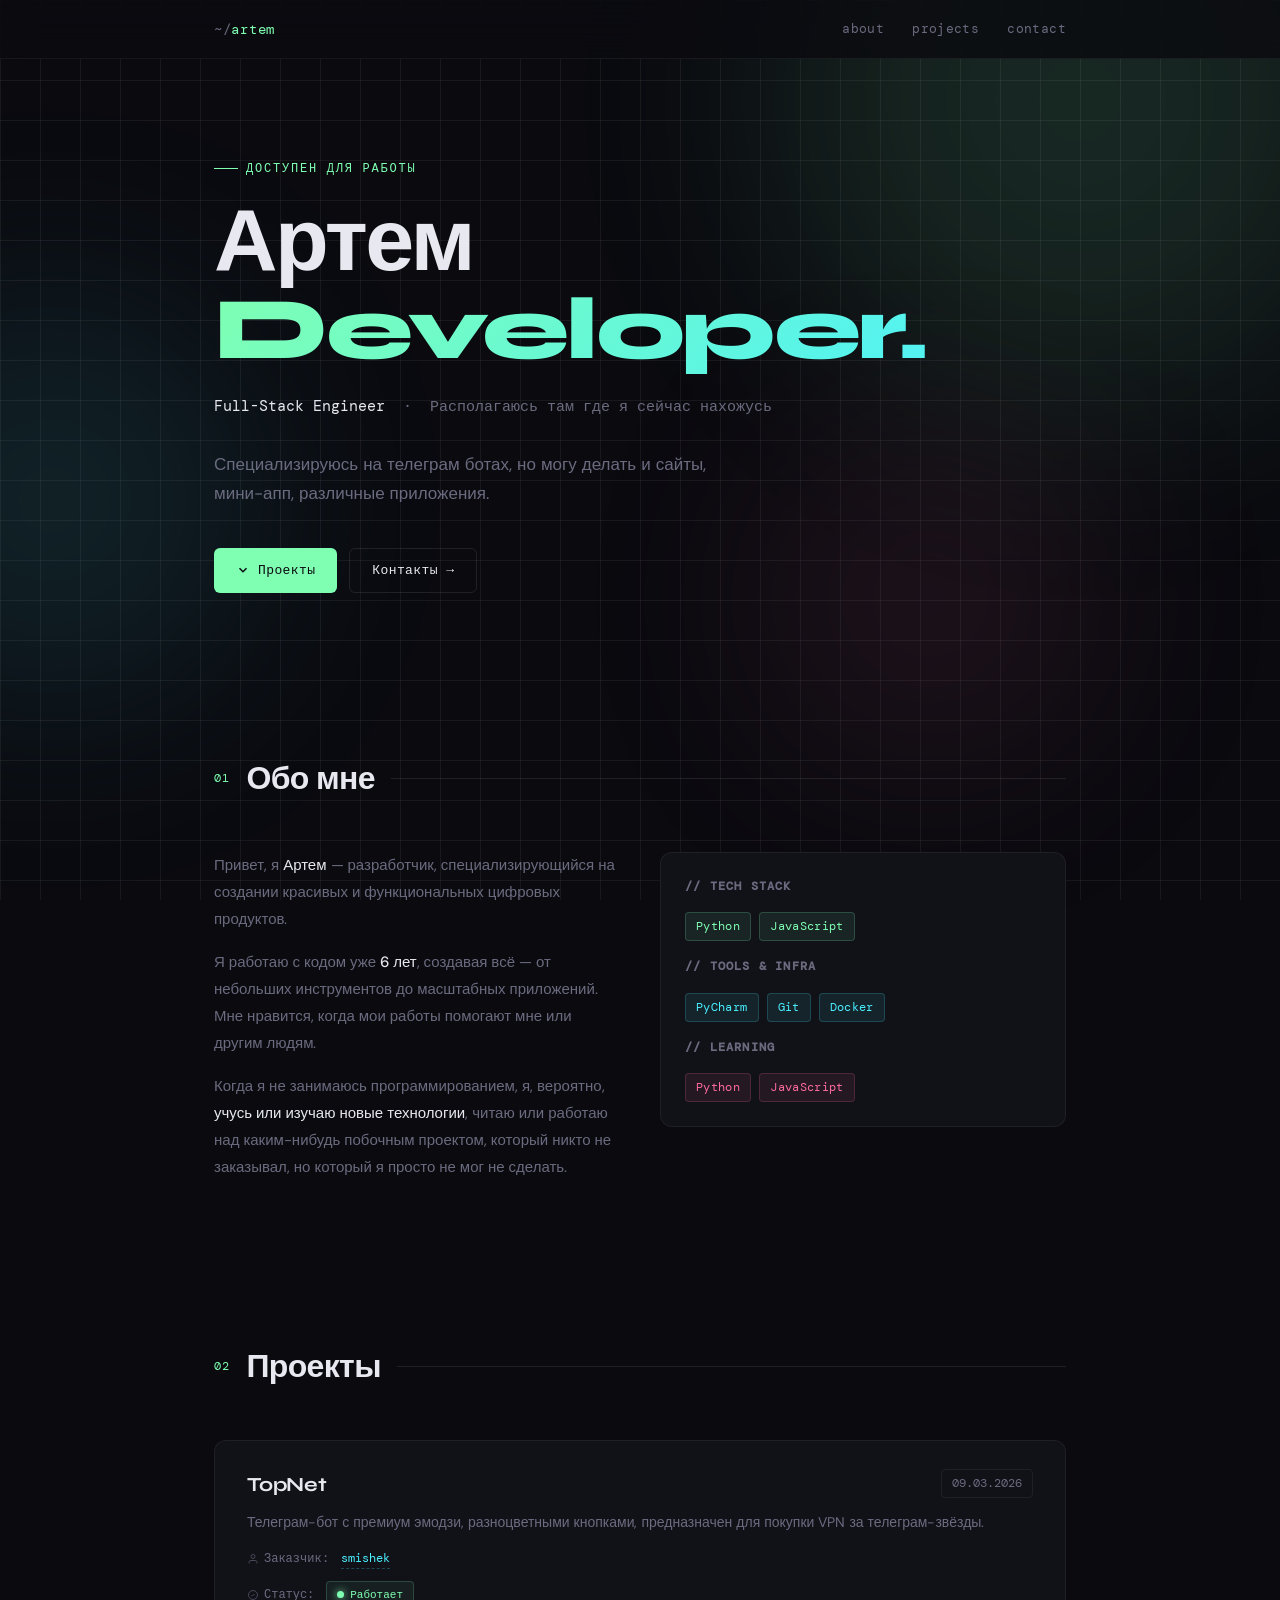
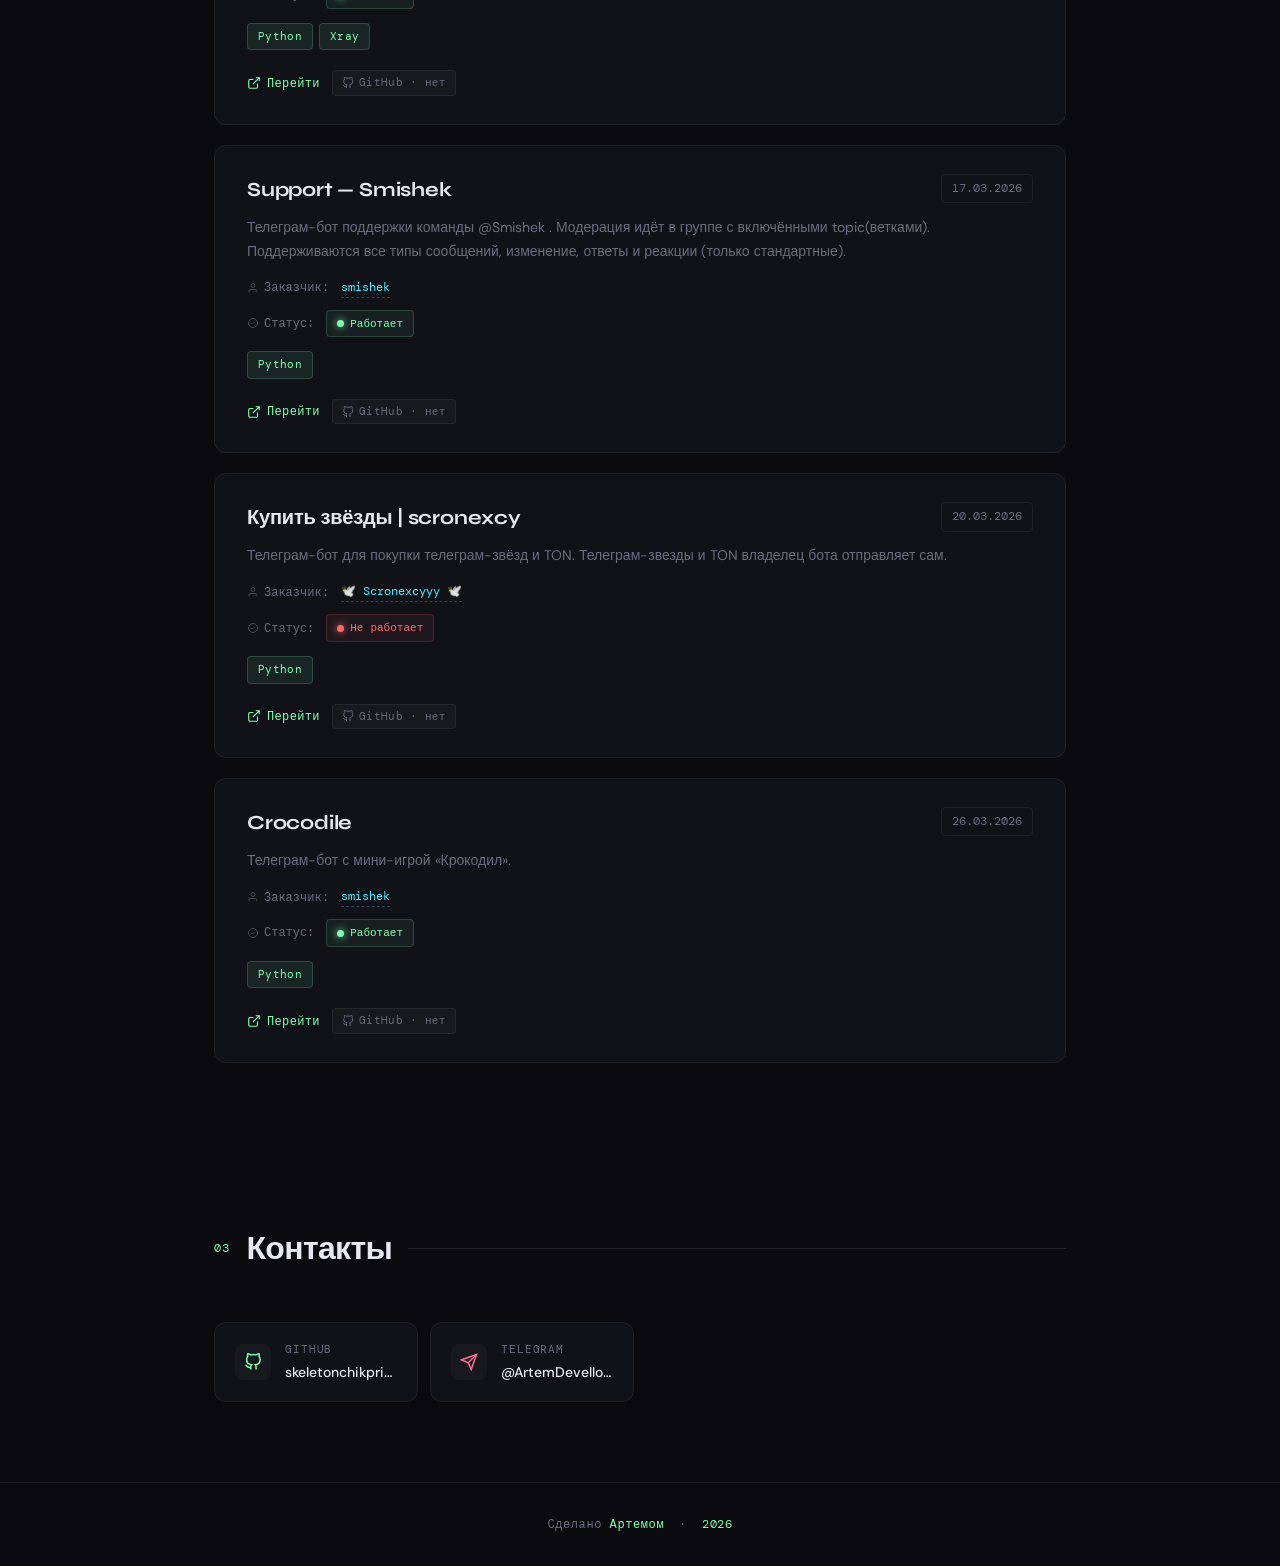
==== portfolios.html @ b86e68bf "v0.0.3" ====
<!DOCTYPE html>
<html lang="en">
  <head>
    <meta charset="UTF-8" />
    <meta name="viewport" content="width=device-width, initial-scale=1.0" />
    <title>Артем — Portfolio</title>
    <link rel="preconnect" href="https://fonts.googleapis.com" />
    <link rel="preconnect" href="https://fonts.gstatic.com" crossorigin />
    <link href="https://fonts.googleapis.com/css2?family=Syne:wght@400;600;700;800&family=DM+Mono:ital,wght@0,300;0,400;0,500;1,300&family=DM+Sans:wght@300;400;500&display=swap" rel="stylesheet" />

    <style>
      :root {
        --bg:        #0a0a0f;
        --surface:   #111118;
        --surface2:  #18181f;
        --border:    #ffffff0f;
        --border2:   #ffffff18;
        --text:      #e8e8f0;
        --muted:     #6b6b80;
        --accent:    #7fffb2;
        --accent2:   #4af0ff;
        --accent3:   #ff6b9d;
        --tag-bg:    #7fffb215;
        --tag-text:  #7fffb2;
        --radius:    12px;
        --radius-sm: 6px;
        --mono: 'DM Mono', monospace;
        --sans: 'DM Sans', sans-serif;
        --display: 'Syne', sans-serif;
      }

      *, *::before, *::after { box-sizing: border-box; margin: 0; padding: 0; }
      html {
        scroll-behavior: smooth;
        overflow-x: hidden;
      }
      body {
        background: var(--bg);
        color: var(--text);
        font-family: var(--sans);
        font-size: 16px;
        line-height: 1.6;
        overflow-x: hidden;
      }
      a { color: inherit; text-decoration: none; }

      body::before {
        content: '';
        position: fixed;
        inset: 0;
        background-image:
          linear-gradient(var(--border) 1px, transparent 1px),
          linear-gradient(90deg, var(--border) 1px, transparent 1px);
        background-size: 40px 40px;
        pointer-events: none;
        z-index: 0;
      }

      .blob {
        position: fixed;
        border-radius: 50%;
        filter: blur(120px);
        opacity: 0.12;
        pointer-events: none;
        z-index: 0;
        max-width: 100vw;
      }
      .blob-1 { width: 600px; height: 600px; background: var(--accent);  top: -200px; right: -100px; }
      .blob-2 { width: 400px; height: 400px; background: var(--accent2); bottom: 200px; left: -150px; }
      .blob-3 { width: 300px; height: 300px; background: var(--accent3); top: 50%; right: 200px; }

      .wrapper {
        position: relative;
        z-index: 1;
        max-width: 900px;
        margin: 0 auto;
        padding: 0 24px;
        width: 100%;
      }

      nav {
        position: sticky;
        top: 0;
        z-index: 100;
        background: #0a0a0fcc;
        backdrop-filter: blur(16px);
        -webkit-backdrop-filter: blur(16px);
        border-bottom: 1px solid var(--border);
        width: 100%;
      }
      .nav-inner {
        display: flex;
        align-items: center;
        justify-content: space-between;
        max-width: 900px;
        margin: 0 auto;
        padding: 0 24px;
        height: 58px;
      }
      .nav-logo { font-family: var(--mono); font-size: 14px; color: var(--accent); letter-spacing: 0.05em; }
      .nav-logo span { color: var(--muted); }
      .nav-links { display: flex; gap: 28px; }
      .nav-links a { font-family: var(--mono); font-size: 13px; color: var(--muted); transition: color 0.2s; letter-spacing: 0.03em; }
      .nav-links a:hover { color: var(--text); }

      .hero { padding: 100px 0 80px; animation: fadeUp 0.8s ease both; }
      .hero-label {
        font-family: var(--mono); font-size: 12px; color: var(--accent);
        letter-spacing: 0.15em; text-transform: uppercase; margin-bottom: 20px;
        display: flex; align-items: center; gap: 8px;
      }
      .hero-label::before { content: ''; display: inline-block; width: 24px; height: 1px; background: var(--accent); }
      .hero h1 {
        font-family: var(--display);
        font-size: clamp(48px, 8vw, 88px);
        font-weight: 800;
        line-height: 1;
        letter-spacing: -0.03em;
        margin-bottom: 8px;
        word-break: break-word;
      }
      .hero h1 .accent-line {
        display: block;
        background: linear-gradient(135deg, var(--accent) 0%, var(--accent2) 100%);
        -webkit-background-clip: text;
        -webkit-text-fill-color: transparent;
        background-clip: text;
      }
      .hero-role { font-family: var(--mono); font-size: 15px; color: var(--muted); margin-top: 20px; margin-bottom: 32px; }
      .hero-role strong { color: var(--text); font-weight: 400; }
      .hero-desc { font-size: 17px; color: var(--muted); max-width: 520px; line-height: 1.7; margin-bottom: 40px; }
      .hero-cta { display: flex; gap: 12px; flex-wrap: wrap; }
      .btn {
        display: inline-flex; align-items: center; gap: 8px;
        padding: 11px 22px; border-radius: var(--radius-sm);
        font-family: var(--mono); font-size: 13px; font-weight: 500;
        letter-spacing: 0.03em; transition: all 0.2s; cursor: pointer; border: none;
      }
      .btn-primary { background: var(--accent); color: var(--bg); }
      .btn-primary:hover { background: #9fffc5; transform: translateY(-1px); }
      .btn-outline { background: transparent; color: var(--text); border: 1px solid var(--border2); }
      .btn-outline:hover { border-color: var(--accent); color: var(--accent); transform: translateY(-1px); }

      section { padding: 80px 0; }
      .section-header { display: flex; align-items: center; gap: 16px; margin-bottom: 48px; }
      .section-num { font-family: var(--mono); font-size: 12px; color: var(--accent); letter-spacing: 0.1em; }
      .section-title { font-family: var(--display); font-size: 32px; font-weight: 700; letter-spacing: -0.02em; }
      .section-line { flex: 1; height: 1px; background: var(--border2); min-width: 0; }

      /* ── ABOUT ── */
      .about-grid { display: grid; grid-template-columns: 1fr 1fr; gap: 40px; align-items: start; }
      @media (max-width: 640px) { .about-grid { grid-template-columns: 1fr; } }
      .about-text p { color: var(--muted); line-height: 1.8; margin-bottom: 16px; font-size: 15px; }
      .about-text p:last-child { margin-bottom: 0; }
      .about-text strong { color: var(--text); font-weight: 500; }
      .skills-box { background: var(--surface); border: 1px solid var(--border); border-radius: var(--radius); padding: 24px; }
      .skills-box h3 { font-family: var(--mono); font-size: 12px; color: var(--muted); letter-spacing: 0.1em; text-transform: uppercase; margin-bottom: 16px; }
      .tags { display: flex; flex-wrap: wrap; gap: 8px; }
      .tag {
        font-family: var(--mono); font-size: 12px;
        background: var(--tag-bg); color: var(--tag-text);
        border: 1px solid #7fffb230; padding: 4px 10px; border-radius: 4px; letter-spacing: 0.03em;
      }
      .tag.blue { background: #4af0ff15; color: var(--accent2); border-color: #4af0ff30; }
      .tag.pink  { background: #ff6b9d15; color: var(--accent3); border-color: #ff6b9d30; }

      .projects-grid { display: flex; flex-direction: column; gap: 20px; }

      .project-card {
        background: var(--surface);
        border: 1px solid var(--border);
        border-radius: var(--radius);
        padding: 28px 32px;
        transition: border-color 0.25s, transform 0.25s, box-shadow 0.25s;
        position: relative;
        animation: fadeUp 0.6s ease both;
      }
      .project-card::after {
        content: '';
        position: absolute;
        top: 0; left: 0;
        width: 3px; height: 100%;
        background: linear-gradient(180deg, var(--accent), var(--accent2));
        border-radius: var(--radius) 0 0 var(--radius);
        opacity: 0;
        transition: opacity 0.25s;
        pointer-events: none;
      }
      .project-card:hover { border-color: var(--border2); transform: translateX(4px); box-shadow: 0 8px 40px #0006; }
      .project-card:hover::after { opacity: 1; }

      .project-top {
        display: flex; align-items: flex-start;
        justify-content: space-between; gap: 16px;
        margin-bottom: 10px; flex-wrap: wrap;
      }
      .project-title { font-family: var(--display); font-size: 20px; font-weight: 700; letter-spacing: -0.01em; }
      .project-date {
        font-family: var(--mono); font-size: 12px; color: var(--muted);
        padding: 4px 10px; border: 1px solid var(--border);
        border-radius: 4px; white-space: nowrap; flex-shrink: 0;
      }
      .project-desc { color: var(--muted); font-size: 14px; line-height: 1.7; margin-bottom: 14px; }

      .project-meta { display: flex; flex-direction: column; flex-wrap: wrap; gap: 12px; margin-bottom: 14px; }
      .project-client {
        font-family: var(--mono); font-size: 12px; color: var(--muted);
        display: flex; align-items: center; gap: 5px;
      }
      .project-client svg { width: 12px; height: 12px; opacity: 0.6; flex-shrink: 0; }
      .project-client a { color: var(--accent2); transition: color 0.2s; border-bottom: 1px dashed #4af0ff40; }
      .project-client a:hover { color: #8af6ff; }

      .project-tech { display: flex; flex-wrap: wrap; gap: 6px; margin-bottom: 20px; }
      .project-tech .tag { font-size: 11px; }

      .project-links { display: flex; gap: 12px; flex-wrap: wrap; align-items: center; }
      .project-link {
        display: inline-flex; align-items: center; gap: 6px;
        font-family: var(--mono); font-size: 12px; color: var(--muted);
        transition: color 0.2s; letter-spacing: 0.03em;
      }
      .project-link:hover { color: var(--accent); }
      .project-link svg { width: 14px; height: 14px; flex-shrink: 0; }
      .project-link.primary { color: var(--accent); }
      .project-link.primary:hover { color: #9fffc5; }

      .gh-badge {
        display: inline-flex; align-items: center; gap: 5px;
        font-family: var(--mono); font-size: 11px;
        padding: 3px 9px; border-radius: 4px;
        letter-spacing: 0.03em; cursor: default;
      }
      .gh-badge svg { width: 12px; height: 12px; flex-shrink: 0; }
      .gh-badge.gh-public {
        background: #7fffb210; color: var(--accent); border: 1px solid #7fffb230;
        cursor: pointer; transition: background 0.2s;
      }
      .gh-badge.gh-public:hover { background: #7fffb225; }
      .gh-badge.gh-private { background: #ffb86c15; color: #ffb86c; border: 1px solid #ffb86c30; }
      .gh-badge.gh-none    { background: #ffffff08; color: var(--muted); border: 1px solid var(--border); }

      .contacts-grid { display: grid; grid-template-columns: repeat(auto-fill, minmax(200px, 1fr)); gap: 12px; }
      .contact-card {
        display: flex; align-items: center; gap: 14px;
        background: var(--surface); border: 1px solid var(--border);
        border-radius: var(--radius); padding: 18px 20px;
        transition: border-color 0.2s, transform 0.2s;
      }
      .contact-card:hover { border-color: var(--border2); transform: translateY(-2px); }
      .contact-icon {
        width: 36px; height: 36px; background: var(--surface2);
        border-radius: 8px; display: flex; align-items: center;
        justify-content: center; flex-shrink: 0; color: var(--accent);
      }
      .contact-icon svg { width: 18px; height: 18px; }
      .contact-info { min-width: 0; }
      .contact-label { font-family: var(--mono); font-size: 11px; color: var(--muted); text-transform: uppercase; letter-spacing: 0.08em; margin-bottom: 2px; }
      .contact-value { font-size: 14px; font-weight: 500; white-space: nowrap; overflow: hidden; text-overflow: ellipsis; }

      footer { border-top: 1px solid var(--border); padding: 32px 0; text-align: center; }
      footer p { font-family: var(--mono); font-size: 12px; color: var(--muted); letter-spacing: 0.05em; }
      footer span { color: var(--accent); }

      @keyframes fadeUp {
        from { opacity: 0; transform: translateY(20px); }
        to   { opacity: 1; transform: translateY(0); }
      }
      .project-card:nth-child(1) { animation-delay: 0.0s; }
      .project-card:nth-child(2) { animation-delay: 0.1s; }
      .project-card:nth-child(3) { animation-delay: 0.2s; }
      .project-card:nth-child(4) { animation-delay: 0.3s; }
      .project-card:nth-child(5) { animation-delay: 0.4s; }

      ::-webkit-scrollbar { width: 6px; }
      ::-webkit-scrollbar-track { background: var(--bg); }
      ::-webkit-scrollbar-thumb { background: var(--border2); border-radius: 3px; }
      ::-webkit-scrollbar-thumb:hover { background: var(--muted); }

      @media (max-width: 480px) {
        .nav-links { gap: 16px; }
        .project-card { padding: 20px 18px; }
        .hero h1 { font-size: clamp(36px, 11vw, 72px); }
      }

      .project-status {
        display: inline-flex;
        align-items: center;
        gap: 6px;
        font-family: var(--mono);
        font-size: 11px;
        padding: 4px 10px;
        border-radius: 4px;
        border: 1px solid;
      }

      .project-status::before {
        content: '';
        width: 7px;
        height: 7px;
        border-radius: 50%;
      }

      .status-online {
        color: #7fffb2;
        background: #7fffb210;
        border-color: #7fffb230;
      }

      .status-online::before {
        background: #7fffb2;
        box-shadow: 0 0 8px #7fffb2;
      }

      .status-offline {
        color: #ff6b6b;
        background: #ff6b6b10;
        border-color: #ff6b6b30;
      }

      .status-offline::before {
        background: #ff6b6b;
        box-shadow: 0 0 8px #ff6b6b;
      }
    </style>
  </head>
  <body>

    <div class="blob blob-1"></div>
    <div class="blob blob-2"></div>
    <div class="blob blob-3"></div>

    <nav>
      <div class="nav-inner">
        <div class="nav-logo"><span>~/</span>artem</div>
        <div class="nav-links">
          <a href="#about">about</a>
          <a href="#projects">projects</a>
          <a href="#contact">contact</a>
        </div>
      </div>
    </nav>

    <div class="wrapper">
      <div class="hero">
        <div class="hero-label">Доступен для работы</div>
        <h1>
          Артем
          <span class="accent-line">Developer.</span>
        </h1>
        <p class="hero-role">
          <strong>Full-Stack Engineer</strong> &nbsp;·&nbsp; Располагаюсь там где я сейчас нахожусь
        </p>
        <p class="hero-desc">
          Специализируюсь на телеграм ботах, но могу делать и сайты, мини-апп, различные приложения.
        </p>
        <div class="hero-cta">
          <a href="#projects" class="btn btn-primary">
            <svg width="14" height="14" viewBox="0 0 24 24" fill="none" stroke="currentColor" stroke-width="2.5"><polyline points="6 9 12 15 18 9"/></svg>
            Проекты
          </a>
          <a href="#contact" class="btn btn-outline">
            Контакты →
          </a>
        </div>
      </div>

      <section id="about">
        <div class="section-header">
          <span class="section-num">01</span>
          <h2 class="section-title">Обо мне</h2>
          <div class="section-line"></div>
        </div>
        <div class="about-grid">
          <div class="about-text">
            <p>Привет, я <strong>Артем</strong> — разработчик, специализирующийся на создании красивых и функциональных цифровых продуктов.</p>
            <p>Я работаю с кодом уже <strong>6 лет</strong>, создавая всё — от небольших инструментов до масштабных приложений. Мне нравится, когда мои работы помогают мне или другим людям.</p>
            <p>Когда я не занимаюсь программированием, я, вероятно, <strong>учусь или изучаю новые технологии</strong>, читаю или работаю над каким-нибудь побочным проектом, который никто не заказывал, но который я просто не мог не сделать.</p>
          </div>
          <div>
            <div class="skills-box">
              <h3>// tech stack</h3>
              <div class="tags" style="margin-bottom:16px;">
                <span class="tag">Python</span>
                <span class="tag">JavaScript</span>
              </div>
              <h3>// tools & infra</h3>
              <div class="tags" style="margin-bottom:16px;">
                <span class="tag blue">PyCharm</span>
                <span class="tag blue">Git</span>
                <span class="tag blue">Docker</span>
              </div>
              <h3>// learning</h3>
              <div class="tags">
                <span class="tag pink">Python</span>
                <span class="tag pink">JavaScript</span>
              </div>
            </div>
          </div>
        </div>
      </section>

      <section id="projects">
        <div class="section-header">
          <span class="section-num">02</span>
          <h2 class="section-title">Проекты</h2>
          <div class="section-line"></div>
        </div>
        <div class="projects-grid" id="projects-container"></div>
      </section>

      <section id="contact">
        <div class="section-header">
          <span class="section-num">03</span>
          <h2 class="section-title">Контакты</h2>
          <div class="section-line"></div>
        </div>
        <div class="contacts-grid">

          <a href="https://github.com/skeletonchikprime" target="_blank" class="contact-card">
            <div class="contact-icon">
              <svg viewBox="0 0 24 24" fill="none" stroke="currentColor" stroke-width="2"><path d="M9 19c-5 1.5-5-2.5-7-3m14 6v-3.87a3.37 3.37 0 00-.94-2.61c3.14-.35 6.44-1.54 6.44-7A5.44 5.44 0 0020 4.77 5.07 5.07 0 0019.91 1S18.73.65 16 2.48a13.38 13.38 0 00-7 0C6.27.65 5.09 1 5.09 1A5.07 5.07 0 005 4.77a5.44 5.44 0 00-1.5 3.78c0 5.42 3.3 6.61 6.44 7A3.37 3.37 0 009 18.13V22"/></svg>
            </div>
            <div class="contact-info">
              <div class="contact-label">GitHub</div>
              <div class="contact-value">skeletonchikprime</div>
            </div>
          </a>

          <a href="https://t.me/ArtemDevelloper" target="_blank" class="contact-card">
            <div class="contact-icon" style="color:var(--accent3)">
              <svg viewBox="0 0 24 24" fill="none" stroke="currentColor" stroke-width="2"><line x1="22" y1="2" x2="11" y2="13"/><polygon points="22 2 15 22 11 13 2 9 22 2"/></svg>
            </div>
            <div class="contact-info">
              <div class="contact-label">Telegram</div>
              <div class="contact-value">@ArtemDevelloper</div>
            </div>
          </a>

        </div>
      </section>
    </div>

    <footer>
      <p>Сделано <span>Артемом</span> &nbsp;·&nbsp; <span>2026</span></p>
    </footer>

    <script>
      const projects = [
        {
          title: "TopNet",
          date: "09.03.2026",
          desc: "Телеграм-бот с премиум эмодзи, разноцветными кнопками, предназначен для покупки VPN за телеграм-звёзды.",
          status: "online",
          client: { name: "smishek", link: "https://t.me/Smishek" },
          tech: ["Python", "Xray"],
          live_url: "https://t.me/T0pNetbot?start=_tgr_PPr7ulQzODky",
          github_status: "none",
          github_url: null
        },
        {
          title: "Support — Smishek",
          date: "17.03.2026",
          desc: "Телеграм-бот поддержки команды <a href=\'https://t.me/Smishek'>@Smishek </a>. Модерация идёт в группе с включёнными topic(ветками). Поддерживаются все типы сообщений, изменение, ответы и реакции (только стандартные).",
          status: "online",
          client: { name: "smishek", link: "https://t.me/Smishek" },
          tech: ["Python"],
          live_url: "https://t.me/Supp0rt_R0bot",
          github_status: "none",
          github_url: null
        },
        {
          title: "Купить звёзды | scronexcy",
          date: "20.03.2026",
          desc: "Телеграм-бот для покупки телеграм-звёзд и TON. Телеграм-звезды и TON владелец бота отправляет сам.",
          status: "offline",
          client: { name: "🕊️ Scronexcyyy 🕊️", link: "https://t.me/Scronexcyyy" },
          tech: ["Python"],
          live_url: "https://t.me/sellstarscronn_bot",
          github_status: "none",
          github_url: null
        },
        {
          title: "Crocodile",
          date: "26.03.2026",
          desc: "Телеграм-бот с мини-игрой «Крокодил».",
          status: "online",
          client: { name: "smishek", link: "https://t.me/Smishek" },
          tech: ["Python"],
          live_url: "https://t.me/Crocodi1ebot",
          github_status: "none",
          github_url: null
        }
      ];

      const ICON_LINK = `<svg viewBox="0 0 24 24" fill="none" stroke="currentColor" stroke-width="2"><path d="M18 13v6a2 2 0 01-2 2H5a2 2 0 01-2-2V8a2 2 0 012-2h6"/><polyline points="15 3 21 3 21 9"/><line x1="10" y1="14" x2="21" y2="3"/></svg>`;
      const ICON_GH   = `<svg viewBox="0 0 24 24" fill="none" stroke="currentColor" stroke-width="2"><path d="M9 19c-5 1.5-5-2.5-7-3m14 6v-3.87a3.37 3.37 0 00-.94-2.61c3.14-.35 6.44-1.54 6.44-7A5.44 5.44 0 0020 4.77 5.07 5.07 0 0019.91 1S18.73.65 16 2.48a13.38 13.38 0 00-7 0C6.27.65 5.09 1 5.09 1A5.07 5.07 0 005 4.77a5.44 5.44 0 00-1.5 3.78c0 5.42 3.3 6.61 6.44 7A3.37 3.37 0 009 18.13V22"/></svg>`;
      const ICON_LOCK = `<svg viewBox="0 0 24 24" fill="none" stroke="currentColor" stroke-width="2"><rect x="3" y="11" width="18" height="11" rx="2"/><path d="M7 11V7a5 5 0 0110 0v4"/></svg>`;
      const ICON_USER = `<svg viewBox="0 0 24 24" fill="none" stroke="currentColor" stroke-width="2"><path d="M20 21v-2a4 4 0 00-4-4H8a4 4 0 00-4 4v2"/><circle cx="12" cy="7" r="4"/></svg>`;
      const ICON_STATUS = `<svg viewBox="0 0 24 24" fill="none" stroke="currentColor" stroke-width="2"><circle cx="12" cy="12" r="9"/><path d="M9 12l2 2 4-4"/></svg>`;

      function ghBadge(status, url) {
        if (status === "public" && url) {
          return `<a href="${url}" target="_blank" class="gh-badge gh-public">${ICON_GH} GitHub · открытый</a>`;
        } else if (status === "private") {
          return `<span class="gh-badge gh-private">${ICON_LOCK} GitHub · приватный</span>`;
        } else {
          return `<span class="gh-badge gh-none">${ICON_GH} GitHub · нет</span>`;
        }
      }

      const container = document.getElementById("projects-container");

      projects.forEach((p, i) => {
        const clientHTML = p.client.link
          ? `<a href="${p.client.link}" target="_blank">${p.client.name}</a>`
          : `<span style="color:var(--text)">${p.client.name}</span>`;

        const card = document.createElement("div");
        card.className = "project-card";
        card.style.animationDelay = `${i * 0.1}s`;

        card.innerHTML = `
          <div class="project-top">
            <h3 class="project-title">${p.title}</h3>
            <span class="project-date">${p.date}</span>
          </div>

          <p class="project-desc">${p.desc}</p>

          <div class="project-meta">
            <div class="project-client">
              ${ICON_USER}
              <span>Заказчик:&nbsp;</span>${clientHTML}
            </div>

            <div class="project-client">
              ${ICON_STATUS}
              <span>Статус:&nbsp;</span>
              <div class="project-status ${p.status === 'online' ? 'status-online' : 'status-offline'}">
                ${p.status === 'online' ? 'Работает' : 'Не работает'}
              </div>
            </div>
          </div>

          <div class="project-tech">
            ${p.tech.map(t => `<span class="tag">${t}</span>`).join("")}
          </div>

          <div class="project-links">
            ${p.live_url
              ? `<a href="${p.live_url}" target="_blank" class="project-link primary">${ICON_LINK} Перейти</a>`
              : ""}
            ${ghBadge(p.github_status, p.github_url)}
          </div>
        `;

        container.appendChild(card);
      });
    </script>
  </body>
</html>
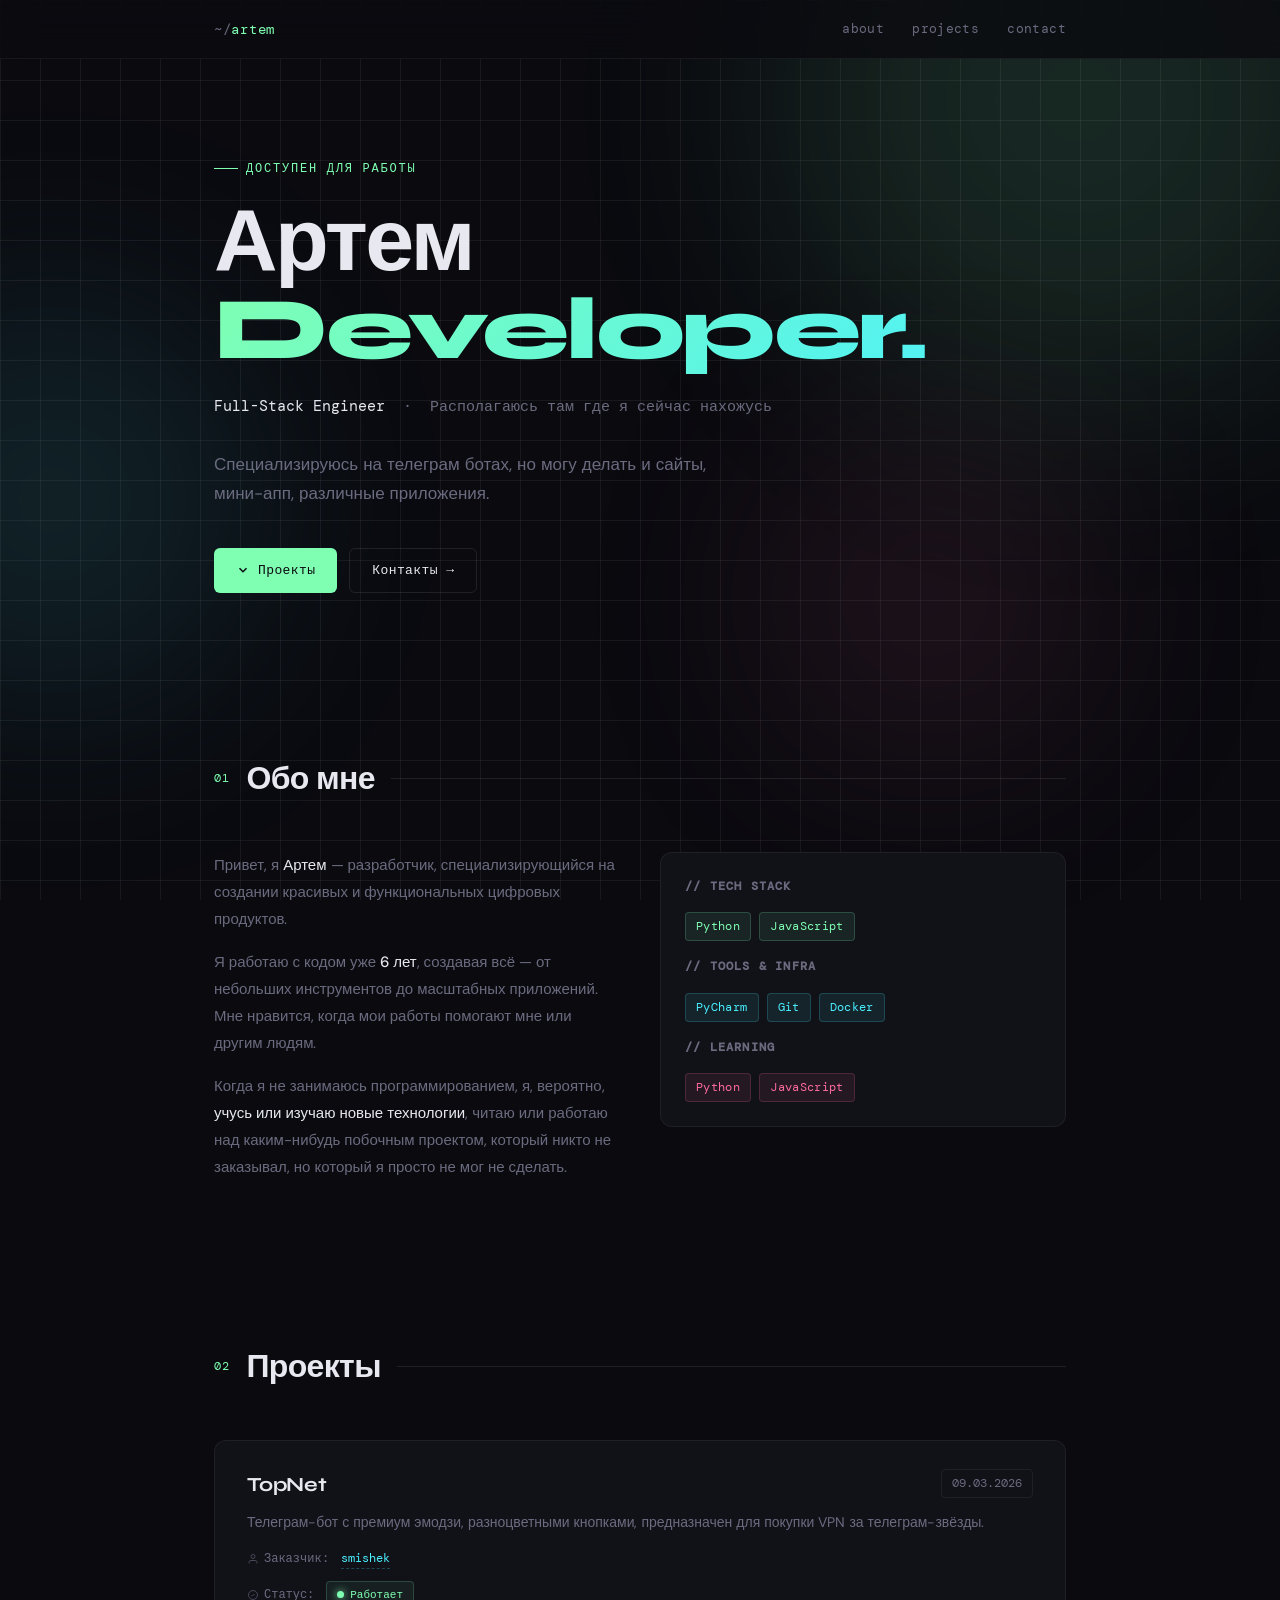
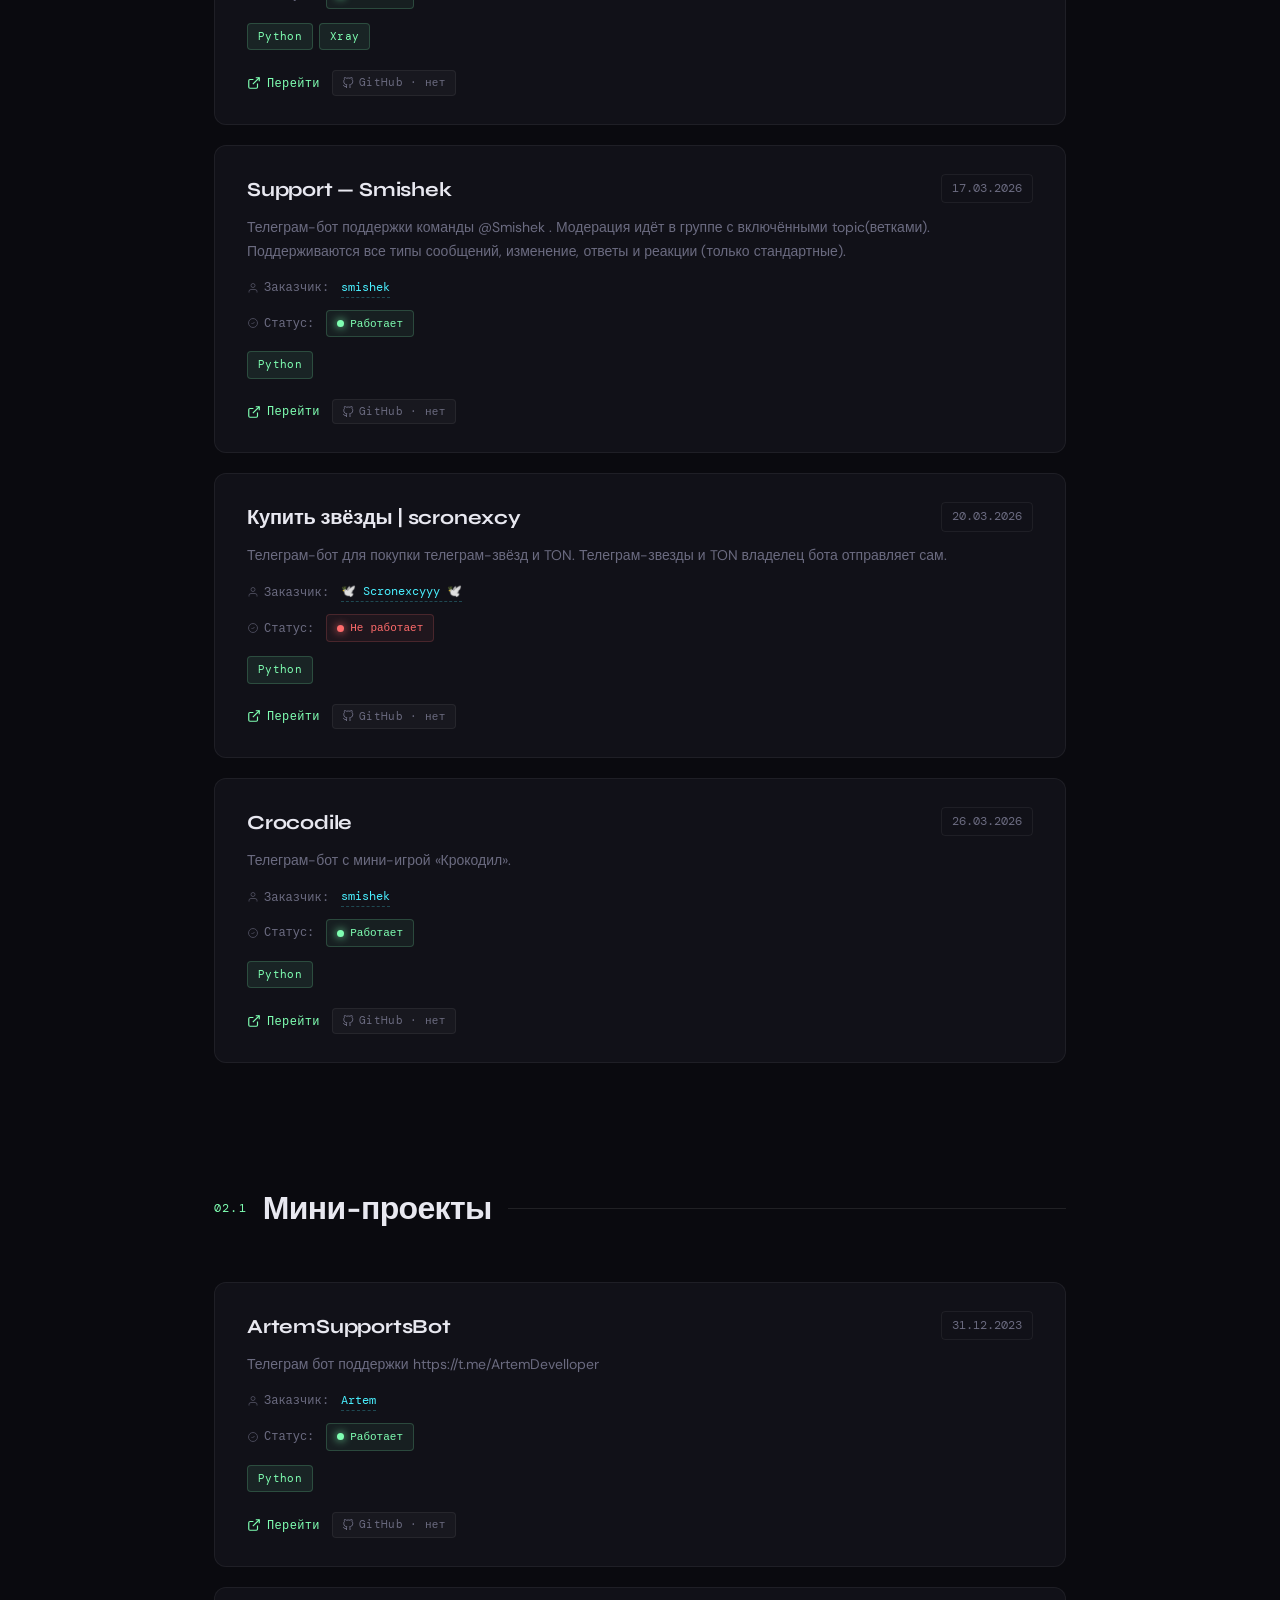
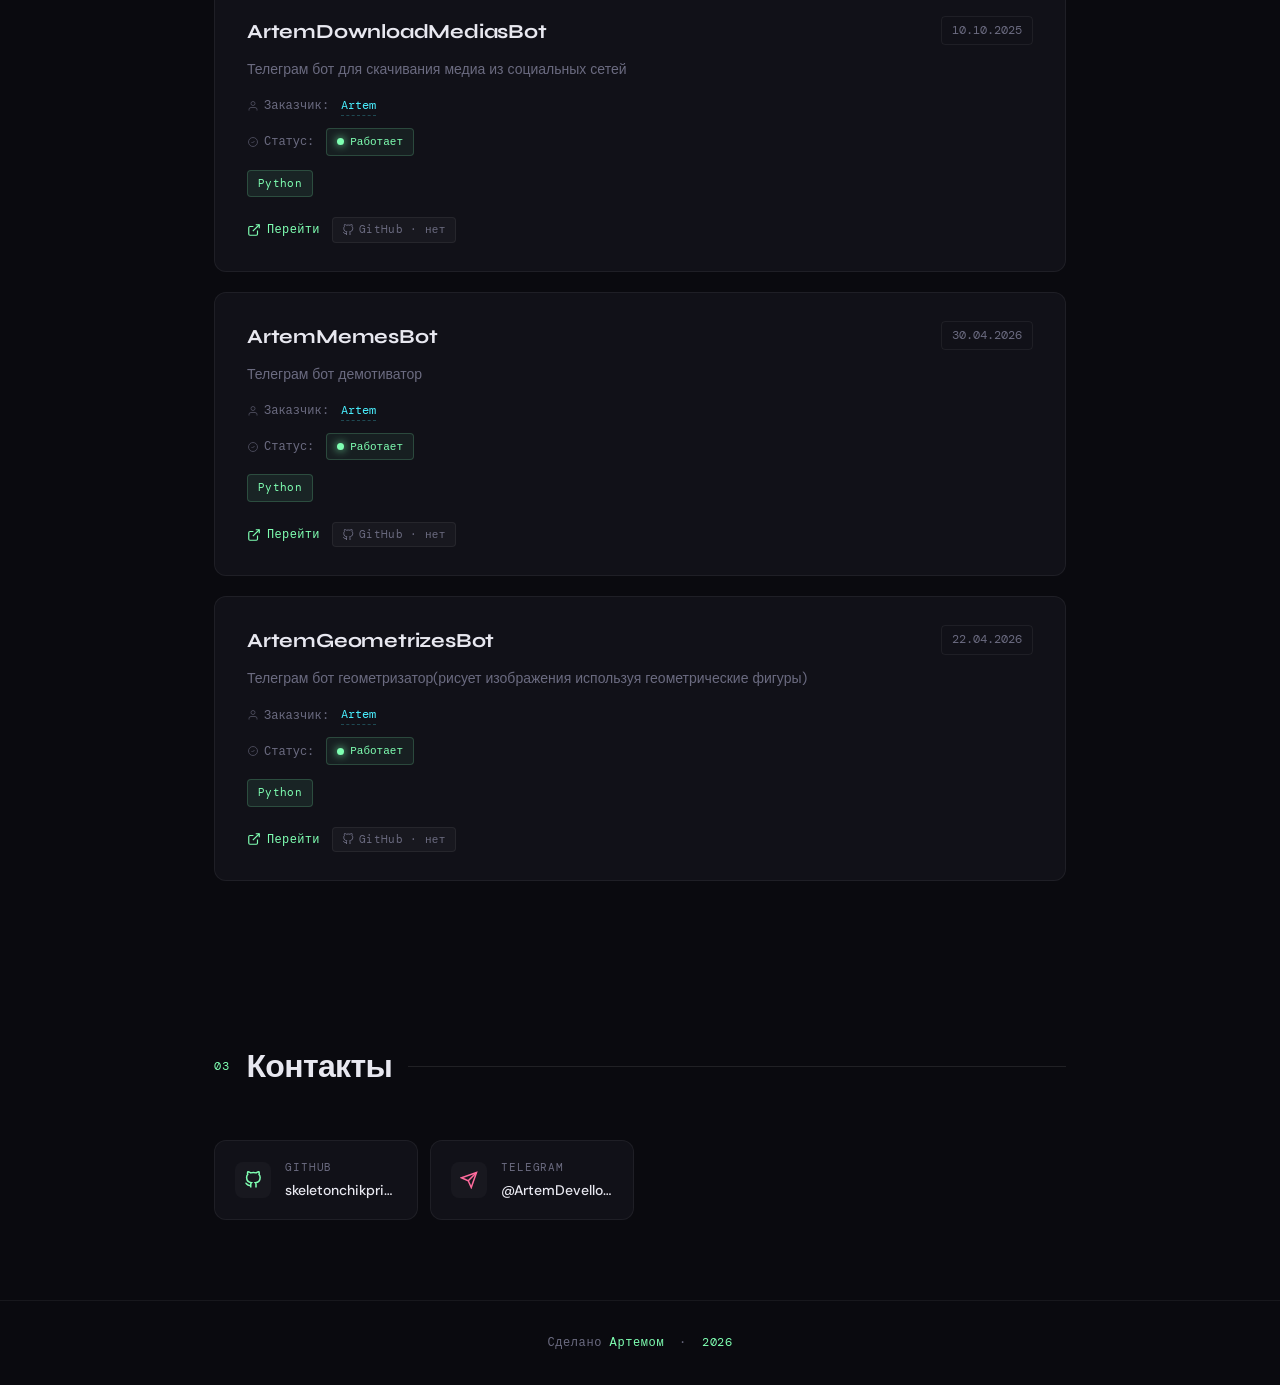
==== commit 23754e60: "v0.0.4" ====
--- a/portfolios.html
+++ b/portfolios.html
@@ -409,6 +409,15 @@
         <div class="projects-grid" id="projects-container"></div>
       </section>
 
+      <section id="mini-projects" style="padding-top: 40px;">
+        <div class="section-header">
+          <span class="section-num">02.1</span>
+          <h2 class="section-title">Мини-проекты</h2>
+          <div class="section-line"></div>
+        </div>
+        <div class="projects-grid" id="mini-projects-container"></div>
+      </section>
+
       <section id="contact">
         <div class="section-header">
           <span class="section-num">03</span>
@@ -454,7 +463,7 @@
           status: "online",
           client: { name: "smishek", link: "https://t.me/Smishek" },
           tech: ["Python", "Xray"],
-          live_url: "https://t.me/T0pNetbot?start=_tgr_PPr7ulQzODky",
+          live_url: "https://t.me/T0pNetbot?start=_tgr_mzZBnj5hNjAx",
           github_status: "none",
           github_url: null
         },
@@ -488,6 +497,53 @@
           client: { name: "smishek", link: "https://t.me/Smishek" },
           tech: ["Python"],
           live_url: "https://t.me/Crocodi1ebot",
+          github_status: "none",
+          github_url: null
+        }
+      ];
+
+      const miniProjects = [
+        {
+          title: "ArtemSupportsBot",
+          date: "31.12.2023",
+          desc: "Телеграм бот поддержки https://t.me/ArtemDevelloper",
+          status: "online",
+          client: { name: "Artem", link: "https://t.me/ArtemDevelloper" },
+          tech: ["Python"],
+          live_url: "https://t.me/ArtemSupportsBot",
+          github_status: "none",
+          github_url: null
+        },
+        {
+          title: "ArtemDownloadMediasBot",
+          date: "10.10.2025",
+          desc: "Телеграм бот для скачивания медиа из социальных сетей",
+          status: "online",
+          client: { name: "Artem", link: "https://t.me/ArtemDevelloper" },
+          tech: ["Python"],
+          live_url: "https://t.me/ArtemDownloadMediasBot",
+          github_status: "none",
+          github_url: null
+        },
+        {
+          title: "ArtemMemesBot",
+          date: "30.04.2026",
+          desc: "Телеграм бот демотиватор",
+          status: "online",
+          client: { name: "Artem", link: "https://t.me/ArtemDevelloper" },
+          tech: ["Python"],
+          live_url: "https://t.me/ArtemMemesBot",
+          github_status: "none",
+          github_url: null
+        },
+        {
+          title: "ArtemGeometrizesBot",
+          date: "22.04.2026",
+          desc: "Телеграм бот геометризатор(рисует изображения используя геометрические фигуры)",
+          status: "online",
+          client: { name: "Artem", link: "https://t.me/ArtemDevelloper" },
+          tech: ["Python"],
+          live_url: "https://t.me/ArtemGeometrizesBot",
           github_status: "none",
           github_url: null
         }
@@ -509,54 +565,61 @@
         }
       }
 
-      const container = document.getElementById("projects-container");
-
-      projects.forEach((p, i) => {
-        const clientHTML = p.client.link
-          ? `<a href="${p.client.link}" target="_blank">${p.client.name}</a>`
-          : `<span style="color:var(--text)">${p.client.name}</span>`;
-
-        const card = document.createElement("div");
-        card.className = "project-card";
-        card.style.animationDelay = `${i * 0.1}s`;
-
-        card.innerHTML = `
-          <div class="project-top">
-            <h3 class="project-title">${p.title}</h3>
-            <span class="project-date">${p.date}</span>
-          </div>
-
-          <p class="project-desc">${p.desc}</p>
-
-          <div class="project-meta">
-            <div class="project-client">
-              ${ICON_USER}
-              <span>Заказчик:&nbsp;</span>${clientHTML}
-            </div>
-
-            <div class="project-client">
-              ${ICON_STATUS}
-              <span>Статус:&nbsp;</span>
-              <div class="project-status ${p.status === 'online' ? 'status-online' : 'status-offline'}">
-                ${p.status === 'online' ? 'Работает' : 'Не работает'}
+      // Функция для генерации карточек (чтобы не дублировать код)
+      function renderProjectsList(projectsArray, containerId) {
+        const container = document.getElementById(containerId);
+        if (!container) return;
+
+        projectsArray.forEach((p, i) => {
+          const clientHTML = p.client.link
+            ? `<a href="${p.client.link}" target="_blank">${p.client.name}</a>`
+            : `<span style="color:var(--text)">${p.client.name}</span>`;
+
+          const card = document.createElement("div");
+          card.className = "project-card";
+          card.style.animationDelay = `${i * 0.1}s`;
+
+          card.innerHTML = `
+            <div class="project-top">
+              <h3 class="project-title">${p.title}</h3>
+              <span class="project-date">${p.date}</span>
+            </div>
+
+            <p class="project-desc">${p.desc}</p>
+
+            <div class="project-meta">
+              <div class="project-client">
+                ${ICON_USER}
+                <span>Заказчик:&nbsp;</span>${clientHTML}
               </div>
-            </div>
-          </div>
-
-          <div class="project-tech">
-            ${p.tech.map(t => `<span class="tag">${t}</span>`).join("")}
-          </div>
-
-          <div class="project-links">
-            ${p.live_url
-              ? `<a href="${p.live_url}" target="_blank" class="project-link primary">${ICON_LINK} Перейти</a>`
-              : ""}
-            ${ghBadge(p.github_status, p.github_url)}
-          </div>
-        `;
-
-        container.appendChild(card);
-      });
+
+              <div class="project-client">
+                ${ICON_STATUS}
+                <span>Статус:&nbsp;</span>
+                <div class="project-status ${p.status === 'online' ? 'status-online' : 'status-offline'}">
+                  ${p.status === 'online' ? 'Работает' : 'Не работает'}
+                </div>
+              </div>
+            </div>
+
+            <div class="project-tech">
+              ${p.tech.map(t => `<span class="tag">${t}</span>`).join("")}
+            </div>
+
+            <div class="project-links">
+              ${p.live_url
+                ? `<a href="${p.live_url}" target="_blank" class="project-link primary">${ICON_LINK} Перейти</a>`
+                : ""}
+              ${ghBadge(p.github_status, p.github_url)}
+            </div>
+          `;
+          container.appendChild(card);
+        });
+      }
+
+      // Вызываем функцию для обоих контейнеров
+      renderProjectsList(projects, "projects-container");
+      renderProjectsList(miniProjects, "mini-projects-container");
     </script>
   </body>
 </html>
